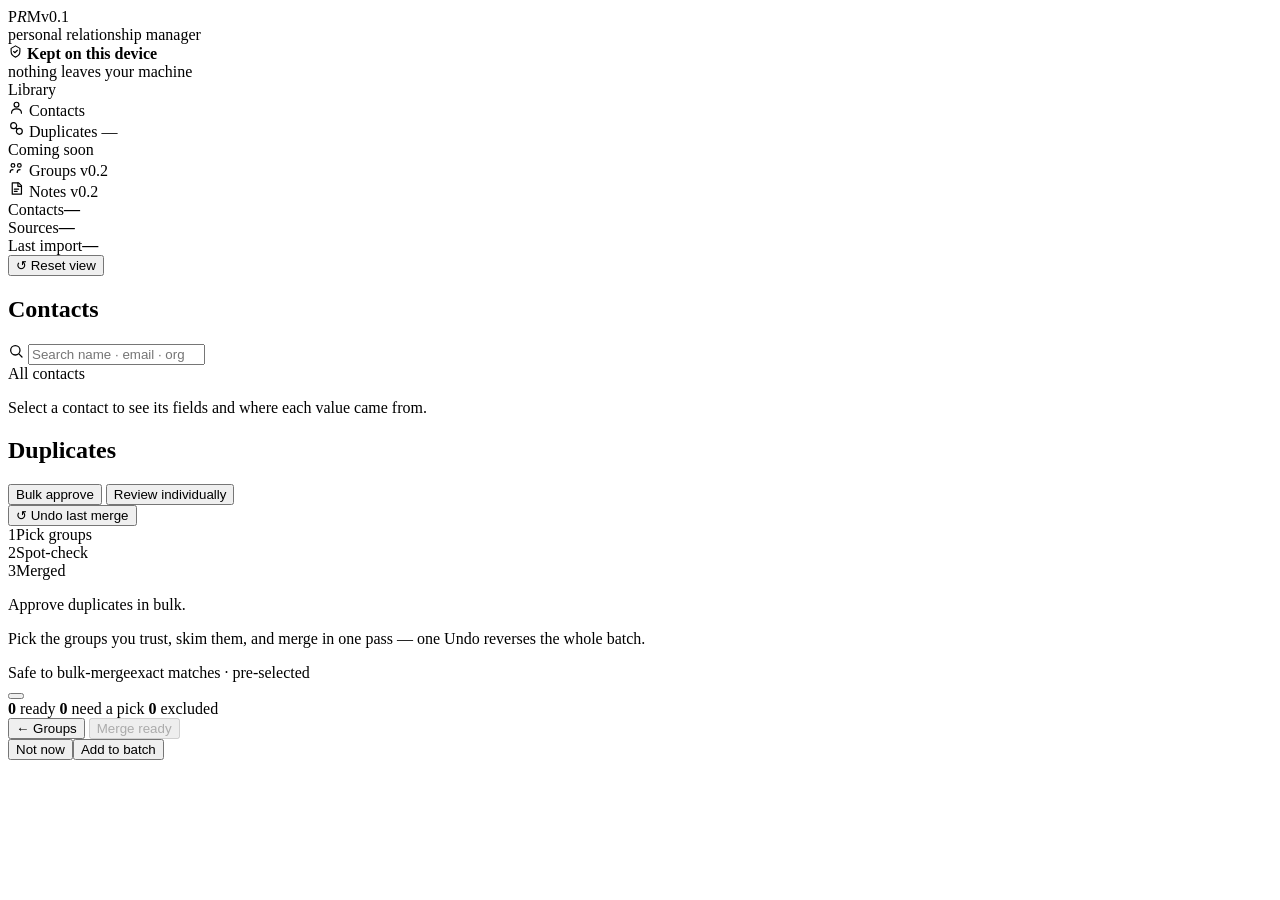
==== workspace/index.html @ 7cee490f "feat(workspace): bulk-approve duplicates by group Add a "Bulk approve" mode to the Duplicates tab al" ====
<!DOCTYPE html>
<html lang="en">
<head>
  <meta charset="utf-8" />
  <meta name="viewport" content="width=device-width, initial-scale=1" />
  <title>PRM workspace</title>
  <link rel="icon" href="data:image/svg+xml,%3Csvg xmlns='http://www.w3.org/2000/svg' viewBox='0 0 16 16'%3E%3Ccircle cx='8' cy='8' r='7' fill='%233a6f5c'/%3E%3C/svg%3E" />
  <link rel="stylesheet" href="/styles.css" />
</head>
<body>
<div class="app">

  <!-- ============ SIDEBAR / MENU ============ -->
  <aside class="sidebar">
    <div class="brand"><span class="mark serif">P<em>R</em>M</span><span class="ver">v0.1</span></div>
    <div class="tagline">personal relationship manager</div>

    <div class="device" title="Your contact data never leaves this device (INV-1).">
      <svg width="15" height="15" viewBox="0 0 24 24" fill="none" stroke="currentColor" stroke-width="1.8" stroke-linecap="round" stroke-linejoin="round"><path d="M12 3l7 4v5c0 4.5-3 7.5-7 9-4-1.5-7-4.5-7-9V7z"/><path d="M9 12l2 2 4-4"/></svg>
      <span><b>Kept on this device</b><br>nothing leaves your machine</span>
    </div>

    <nav class="menu">
      <div class="navlabel">Library</div>
      <div class="navitem active" data-view="contacts">
        <svg width="17" height="17" viewBox="0 0 24 24" fill="none" stroke="currentColor" stroke-width="1.7" stroke-linecap="round" stroke-linejoin="round"><circle cx="12" cy="8" r="3.4"/><path d="M5 20c0-3.6 3-6 7-6s7 2.4 7 6"/></svg>
        Contacts
      </div>
      <div class="navitem" data-view="duplicates">
        <svg width="17" height="17" viewBox="0 0 24 24" fill="none" stroke="currentColor" stroke-width="1.7" stroke-linecap="round" stroke-linejoin="round"><circle cx="8" cy="8" r="4.2"/><circle cx="16" cy="16" r="4.2"/><path d="M11 11l2 2"/></svg>
        Duplicates <span class="count" id="dup-badge">—</span>
      </div>
      <div class="navlabel">Coming soon</div>
      <div class="navitem soon"><svg width="17" height="17" viewBox="0 0 24 24" fill="none" stroke="currentColor" stroke-width="1.7" stroke-linecap="round" stroke-linejoin="round"><circle cx="7" cy="9" r="2.6"/><circle cx="16" cy="9" r="2.6"/><path d="M3 19c0-2.5 1.8-4 4-4m6 4c0-2.5 1.8-4 4-4"/></svg> Groups <span class="tag">v0.2</span></div>
      <div class="navitem soon"><svg width="17" height="17" viewBox="0 0 24 24" fill="none" stroke="currentColor" stroke-width="1.7" stroke-linecap="round" stroke-linejoin="round"><path d="M6 4h9l4 4v12H6z"/><path d="M14 4v5h5M9 13h6M9 16h4"/></svg> Notes <span class="tag">v0.2</span></div>
    </nav>

    <div class="sidefoot">
      <div class="stat"><span>Contacts</span><b id="stat-contacts">—</b></div>
      <div class="stat"><span>Sources</span><b id="stat-sources">—</b></div>
      <div class="stat"><span>Last import</span><b id="stat-import">—</b></div>
      <button class="resetbtn" id="reset" title="Clear the view (always reachable)">↺ Reset view</button>
    </div>
  </aside>

  <!-- ============ MAIN ============ -->
  <main>

    <!-- ---- CONTACTS ---- -->
    <section class="view show" id="contacts">
      <div class="topbar">
        <h1 class="serif">Contacts <span class="sub" id="topsub"></span></h1>
        <div class="searchwrap">
          <svg width="16" height="16" viewBox="0 0 24 24" fill="none" stroke="currentColor" stroke-width="1.9" stroke-linecap="round"><circle cx="11" cy="11" r="7"/><path d="M21 21l-4.3-4.3"/></svg>
          <input id="q" type="search" placeholder="Search name · email · org · notes…" autocomplete="off" />
        </div>
      </div>
      <div class="split">
        <div class="list">
          <div class="listhead" id="listhead">All contacts</div>
          <ol class="rows" id="rows"></ol>
        </div>
        <div class="detail" id="detail"><p class="ph">Select a contact to see its fields and where each value came from.</p></div>
      </div>
    </section>

    <!-- ---- DUPLICATES (review one-at-a-time, or bulk-approve in groups) ---- -->
    <section class="view" id="duplicates">
      <div class="topbar">
        <h1 class="serif">Duplicates <span class="sub" id="dup-sub"></span></h1>
        <div class="modetoggle" id="dupmode" role="tablist" aria-label="Review mode">
          <button data-mode="bulk" class="on"><span class="dot"></span>Bulk approve</button>
          <button data-mode="one"><span class="dot"></span>Review individually</button>
        </div>
        <button class="btn ghost" id="undo-btn" title="Restore the state before the last merge">↺ Undo last merge</button>
      </div>

      <!-- one at a time -->
      <div class="dupwrap" id="dupone" hidden>
        <div class="progress" id="dup-progress" hidden>
          <div class="lbl"><b id="dup-pos">1</b> of <span id="dup-total">0</span> · reviewing <span class="tierpill" id="dup-tier"></span></div>
        </div>
        <div id="merge"><p class="ph" style="text-align:center;margin-top:60px">Scanning for duplicates…</p></div>
      </div>

      <!-- bulk approve -->
      <div class="dupwrap wide" id="dupbulk">
        <div class="steps" id="b-rail">
          <div class="st on" data-step="1"><span class="num">1</span><span class="lab">Pick groups</span></div>
          <div class="bar"></div>
          <div class="st" data-step="2"><span class="num">2</span><span class="lab">Spot-check</span></div>
          <div class="bar"></div>
          <div class="st" data-step="3"><span class="num">3</span><span class="lab">Merged</span></div>
        </div>

        <!-- STEP 1 -->
        <section id="b-step1">
          <p class="lede serif">Approve duplicates in bulk.</p>
          <p class="lede-sub">Pick the groups you trust, skim them, and merge in one pass — one Undo reverses the whole batch.</p>
          <div class="grouphdr"><span class="eyebrow">Safe to bulk-merge</span><span class="hint">exact matches · pre-selected</span></div>
          <div class="groupgrid" id="b-safe"></div>
          <div class="sectlabel" id="b-cautionlabel" hidden>Higher-risk · opt in</div>
          <p class="cautionnote" id="b-cautionnote" hidden>
            <svg width="15" height="15" viewBox="0 0 24 24" fill="none" stroke="currentColor" stroke-width="1.8" stroke-linecap="round" stroke-linejoin="round"><path d="M12 9v4M12 17h.01M10.3 4.3 2.6 18a2 2 0 0 0 1.7 3h15.4a2 2 0 0 0 1.7-3L13.7 4.3a2 2 0 0 0-3.4 0z"/></svg>
            Name-based matches. You’ll spot-check and resolve each — nothing here is pre-selected.
          </p>
          <div class="groupgrid" id="b-caution"></div>
          <div class="step1foot"><button class="btn primary big" id="b-go"></button></div>
        </section>

        <!-- STEP 2 -->
        <section id="b-step2" hidden>
          <p class="lede serif">Flip through and spot-check.</p>
          <p class="lede-sub">Use the arrows (or ← → keys). Resolve any field marked in red; pull anything wrong out of the batch.</p>
          <div class="spotnav">
            <span class="pos"><b id="b-pos">1</b> of <span id="b-total">0</span></span>
            <span class="tierpill" id="b-tier">confident</span>
            <div class="navbtns">
              <button class="iconbtn" id="b-prev" title="Previous (←)"><svg width="18" height="18" viewBox="0 0 24 24" fill="none" stroke="currentColor" stroke-width="2" stroke-linecap="round" stroke-linejoin="round"><path d="M15 18l-6-6 6-6"/></svg></button>
              <button class="iconbtn" id="b-next" title="Next (→)"><svg width="18" height="18" viewBox="0 0 24 24" fill="none" stroke="currentColor" stroke-width="2" stroke-linecap="round" stroke-linejoin="round"><path d="M9 18l6-6-6-6"/></svg></button>
            </div>
          </div>
          <div class="dotsrow" id="b-dots"></div>
          <div class="cardstage" id="b-stage"></div>
        </section>

        <!-- STEP 3 -->
        <section id="b-step3" hidden>
          <div class="done">
            <div class="seal"><svg width="32" height="32" viewBox="0 0 24 24" fill="none" stroke="currentColor" stroke-width="1.8" stroke-linecap="round" stroke-linejoin="round"><path d="M4 12.5l5 5L20 6.5"/></svg></div>
            <h2 class="serif" id="b-done-h">Merged</h2>
            <p id="b-done-p"></p>
            <div class="undoline"><span id="b-undoline"></span><button class="btn" id="b-done-undo">Undo batch</button></div>
            <div style="margin-top:26px"><button class="btn primary big" id="b-done-again">Back to duplicates</button></div>
          </div>
        </section>

        <!-- sticky commit bar -->
        <div class="commitbar" id="b-commit">
          <div class="inner">
            <div class="tally">
              <span class="t ready"><span class="swatch"></span><b id="b-ready">0</b> ready</span>
              <span class="t pick"><span class="swatch"></span><b id="b-pick">0</b> need a pick</span>
              <span class="t excl"><span class="swatch"></span><b id="b-excl">0</b> excluded</span>
            </div>
            <span class="muted" id="b-hint" style="font-size:12.5px"></span>
            <span class="spacer"></span>
            <button class="btn ghost" id="b-back">← Groups</button>
            <button class="btn primary big" id="b-mergeall" disabled>Merge ready</button>
          </div>
        </div>
      </div>

      <!-- opt-in confirm toast -->
      <div class="toast" id="b-toast">
        <span id="b-toast-msg"></span>
        <div class="tbtns"><button id="b-toast-no">Not now</button><button class="go" id="b-toast-yes">Add to batch</button></div>
      </div>
    </section>

  </main>
</div>
<script src="/app.js"></script>
</body>
</html>
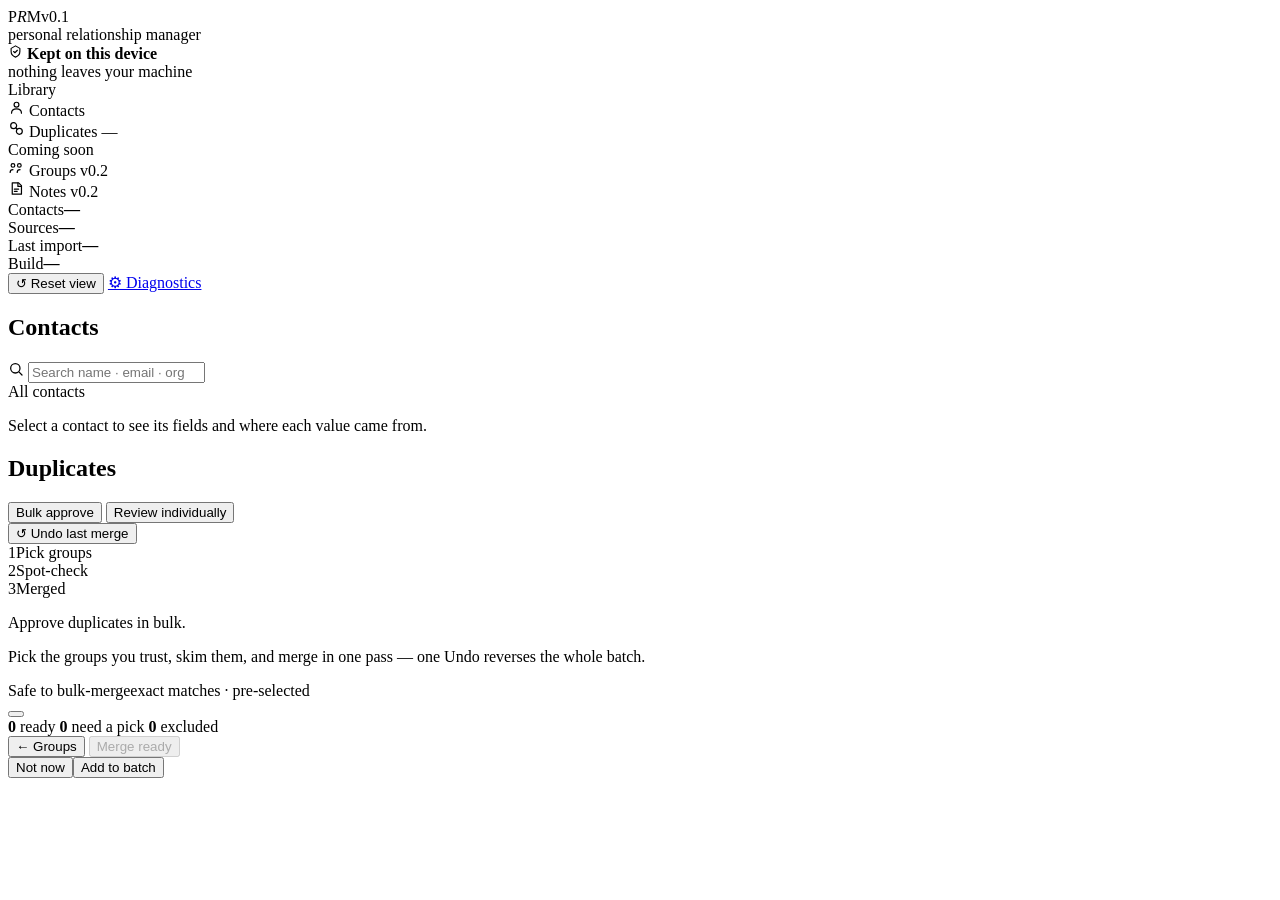
==== commit 37806aad: "feat(diag): debug substrate for M6 attestation (AC-6/7/15) + close AC-4/11/PRM-C test gaps M6 refere" ====
--- a/workspace/index.html
+++ b/workspace/index.html
@@ -39,7 +39,9 @@
       <div class="stat"><span>Contacts</span><b id="stat-contacts">—</b></div>
       <div class="stat"><span>Sources</span><b id="stat-sources">—</b></div>
       <div class="stat"><span>Last import</span><b id="stat-import">—</b></div>
+      <div class="stat"><span>Build</span><b id="stat-build" class="mono" title="source revision (AC-15)">—</b></div>
       <button class="resetbtn" id="reset" title="Clear the view (always reachable)">↺ Reset view</button>
+      <a class="resetbtn" id="diag-link" href="?diag" title="Sanitized diagnostics for a bug report (no contact data)">⚙ Diagnostics</a>
     </div>
   </aside>
 
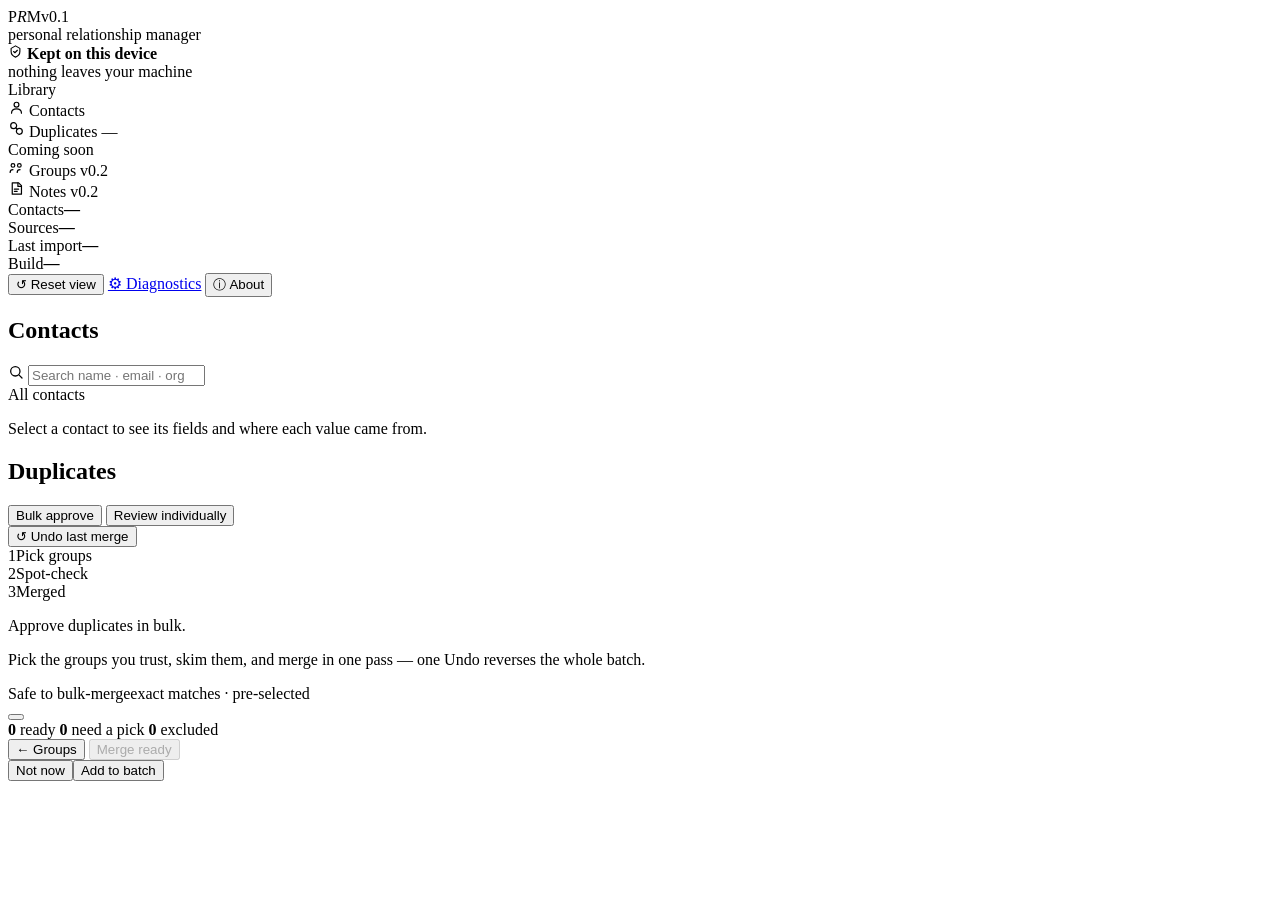
==== commit 41c93f14: "feat(workspace): add About card to the sidebar footer A small About overlay reachable from the botto" ====
--- a/workspace/index.html
+++ b/workspace/index.html
@@ -42,6 +42,7 @@
       <div class="stat"><span>Build</span><b id="stat-build" class="mono" title="source revision (AC-15)">—</b></div>
       <button class="resetbtn" id="reset" title="Clear the view (always reachable)">↺ Reset view</button>
       <a class="resetbtn" id="diag-link" href="?diag" title="Sanitized diagnostics for a bug report (no contact data)">⚙ Diagnostics</a>
+      <button class="resetbtn" id="about-link" title="About PRM">ⓘ About</button>
     </div>
   </aside>
 
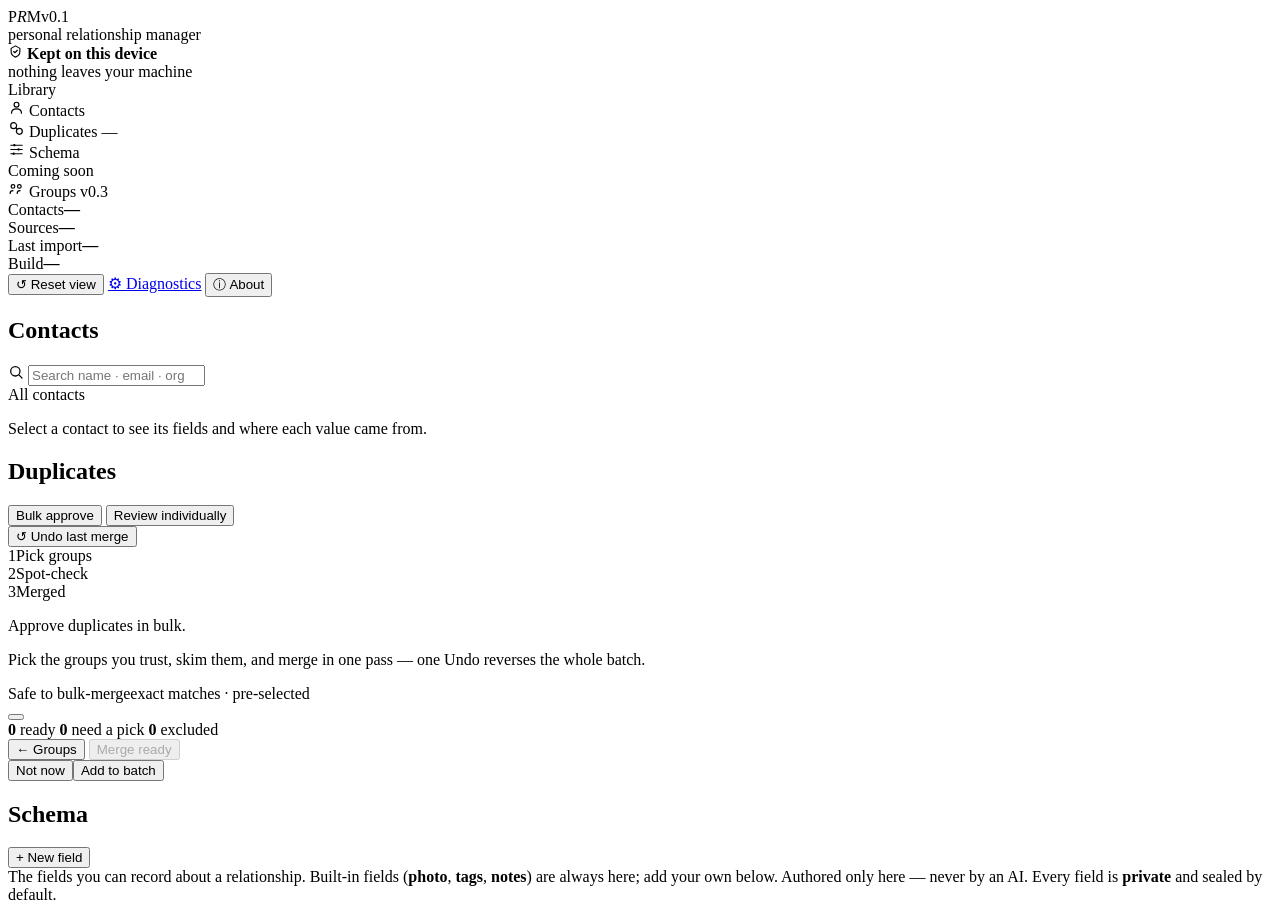
==== commit 9e5bc5f5: "feat(schema): the schema builder — define your own relationship fields (v0.2 R6) R6 of the v0.2 plan" ====
--- a/workspace/index.html
+++ b/workspace/index.html
@@ -30,9 +30,12 @@
         <svg width="17" height="17" viewBox="0 0 24 24" fill="none" stroke="currentColor" stroke-width="1.7" stroke-linecap="round" stroke-linejoin="round"><circle cx="8" cy="8" r="4.2"/><circle cx="16" cy="16" r="4.2"/><path d="M11 11l2 2"/></svg>
         Duplicates <span class="count" id="dup-badge">—</span>
       </div>
+      <div class="navitem" data-view="schema">
+        <svg width="17" height="17" viewBox="0 0 24 24" fill="none" stroke="currentColor" stroke-width="1.7" stroke-linecap="round" stroke-linejoin="round"><path d="M4 6h16M4 12h16M4 18h16"/><circle cx="9" cy="6" r="1.6" fill="currentColor" stroke="none"/><circle cx="15" cy="12" r="1.6" fill="currentColor" stroke="none"/><circle cx="8" cy="18" r="1.6" fill="currentColor" stroke="none"/></svg>
+        Schema
+      </div>
       <div class="navlabel">Coming soon</div>
-      <div class="navitem soon"><svg width="17" height="17" viewBox="0 0 24 24" fill="none" stroke="currentColor" stroke-width="1.7" stroke-linecap="round" stroke-linejoin="round"><circle cx="7" cy="9" r="2.6"/><circle cx="16" cy="9" r="2.6"/><path d="M3 19c0-2.5 1.8-4 4-4m6 4c0-2.5 1.8-4 4-4"/></svg> Groups <span class="tag">v0.2</span></div>
-      <div class="navitem soon"><svg width="17" height="17" viewBox="0 0 24 24" fill="none" stroke="currentColor" stroke-width="1.7" stroke-linecap="round" stroke-linejoin="round"><path d="M6 4h9l4 4v12H6z"/><path d="M14 4v5h5M9 13h6M9 16h4"/></svg> Notes <span class="tag">v0.2</span></div>
+      <div class="navitem soon"><svg width="17" height="17" viewBox="0 0 24 24" fill="none" stroke="currentColor" stroke-width="1.7" stroke-linecap="round" stroke-linejoin="round"><circle cx="7" cy="9" r="2.6"/><circle cx="16" cy="9" r="2.6"/><path d="M3 19c0-2.5 1.8-4 4-4m6 4c0-2.5 1.8-4 4-4"/></svg> Groups <span class="tag">v0.3</span></div>
     </nav>
 
     <div class="sidefoot">
@@ -161,6 +164,20 @@
       </div>
     </section>
 
+    <!-- ---- SCHEMA (define your own relationship fields) ---- -->
+    <section class="view" id="schema">
+      <div class="topbar">
+        <h1 class="serif">Schema <span class="sub" id="schema-sub"></span></h1>
+        <button class="btn primary" id="schema-new" style="margin-left:auto">+ New field</button>
+      </div>
+      <div class="schemawrap">
+        <p class="lede-sub" style="margin:0 0 18px">The fields you can record about a relationship. Built-in fields
+          (<b>photo</b>, <b>tags</b>, <b>notes</b>) are always here; add your own below. Authored only here — never by an AI.
+          Every field is <b>private</b> and sealed by default.</p>
+        <div id="schema-body"></div>
+      </div>
+    </section>
+
   </main>
 </div>
 <script src="/app.js"></script>
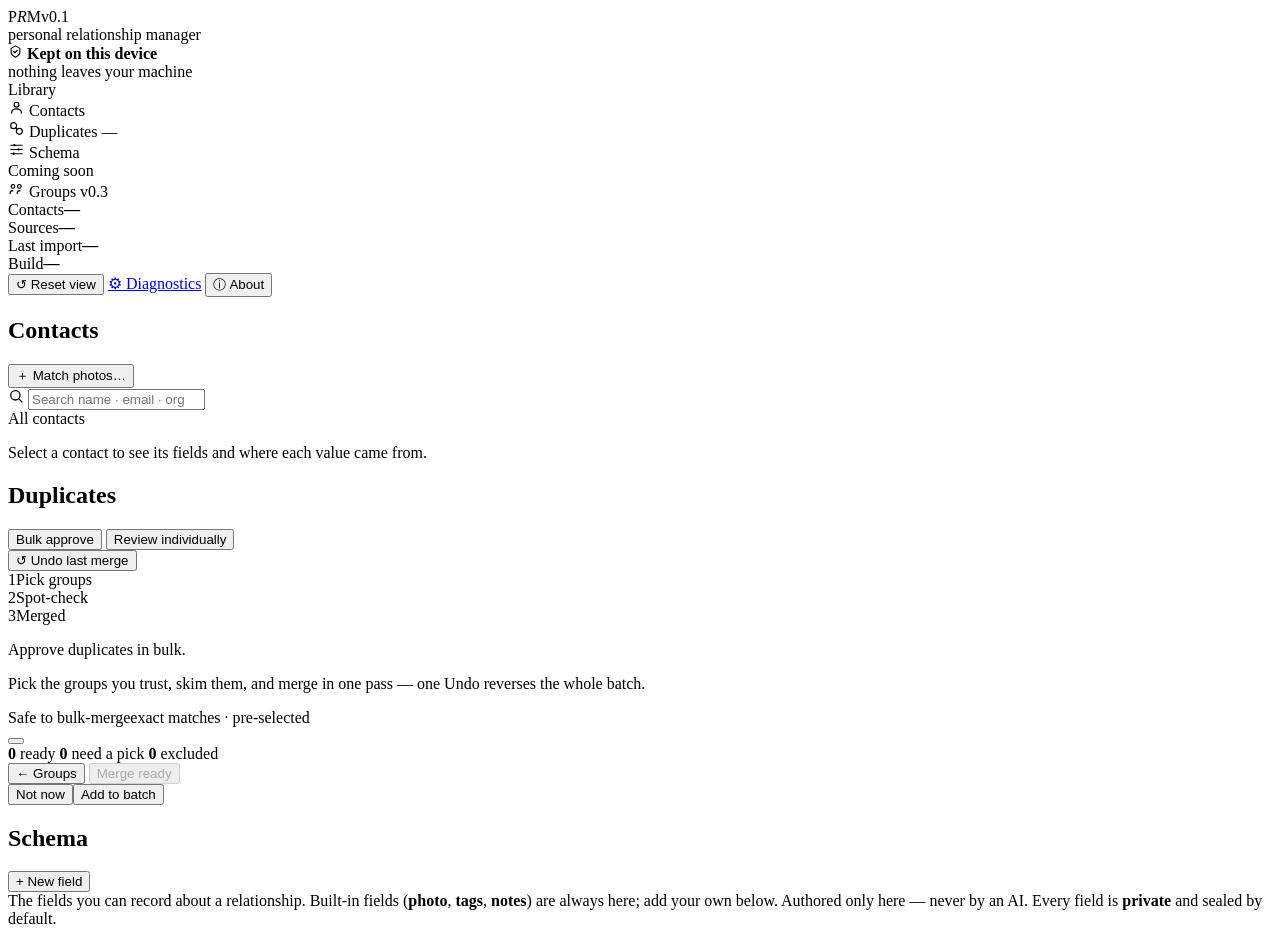
==== commit 6affdd87: "feat(images): guided photo matcher for loose folders + client-side downscale (v0.2 R7c) Got a folder" ====
--- a/workspace/index.html
+++ b/workspace/index.html
@@ -56,6 +56,8 @@
     <section class="view show" id="contacts">
       <div class="topbar">
         <h1 class="serif">Contacts <span class="sub" id="topsub"></span></h1>
+        <button class="btn ghost" id="match-photos" title="Match a folder of photos to your contacts">＋ Match photos…</button>
+        <input type="file" id="match-input" accept="image/*" webkitdirectory hidden>
         <div class="searchwrap">
           <svg width="16" height="16" viewBox="0 0 24 24" fill="none" stroke="currentColor" stroke-width="1.9" stroke-linecap="round"><circle cx="11" cy="11" r="7"/><path d="M21 21l-4.3-4.3"/></svg>
           <input id="q" type="search" placeholder="Search name · email · org · notes…" autocomplete="off" />
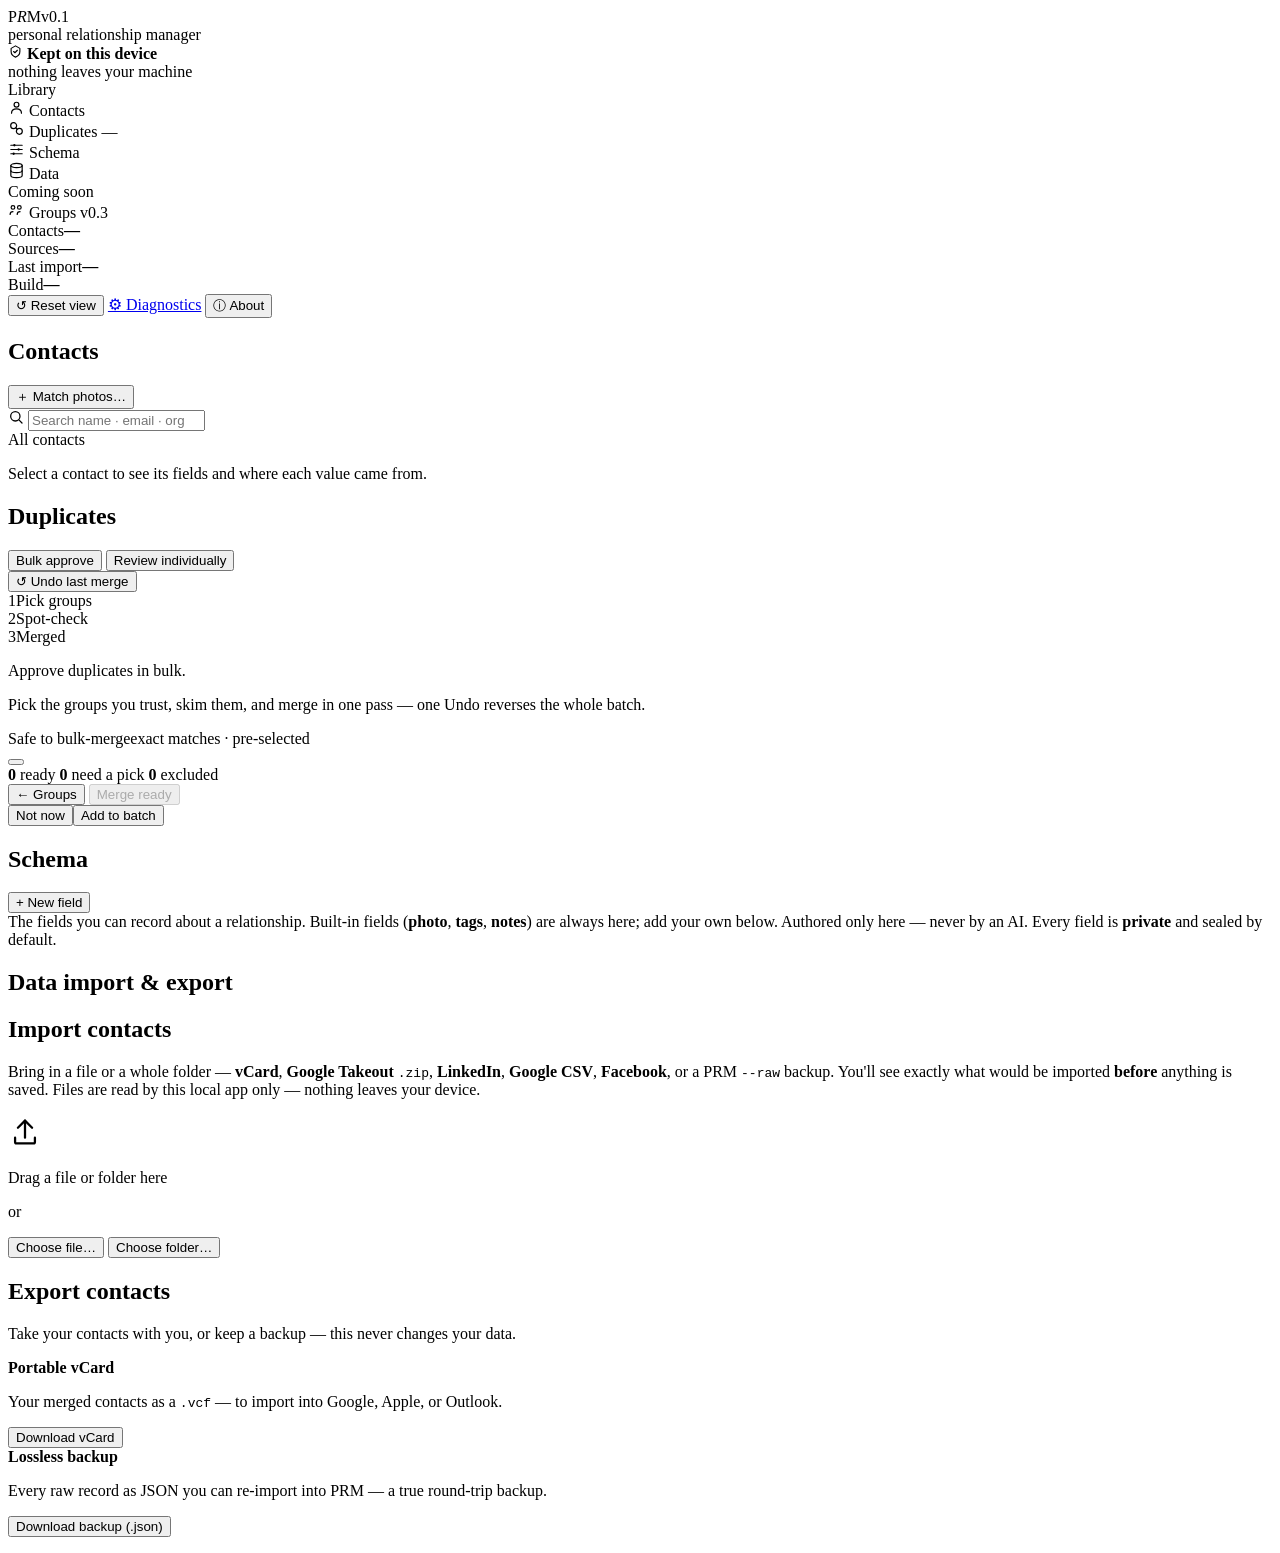
==== commit ec36955d: "feat(workspace): import & export in the GUI (the "Data" view) Add a point-and-click counterpart to `" ====
--- a/workspace/index.html
+++ b/workspace/index.html
@@ -33,6 +33,10 @@
       <div class="navitem" data-view="schema">
         <svg width="17" height="17" viewBox="0 0 24 24" fill="none" stroke="currentColor" stroke-width="1.7" stroke-linecap="round" stroke-linejoin="round"><path d="M4 6h16M4 12h16M4 18h16"/><circle cx="9" cy="6" r="1.6" fill="currentColor" stroke="none"/><circle cx="15" cy="12" r="1.6" fill="currentColor" stroke="none"/><circle cx="8" cy="18" r="1.6" fill="currentColor" stroke="none"/></svg>
         Schema
+      </div>
+      <div class="navitem" data-view="data">
+        <svg width="17" height="17" viewBox="0 0 24 24" fill="none" stroke="currentColor" stroke-width="1.7" stroke-linecap="round" stroke-linejoin="round"><ellipse cx="12" cy="5" rx="8" ry="3"/><path d="M4 5v14c0 1.7 3.6 3 8 3s8-1.3 8-3V5"/><path d="M4 12c0 1.7 3.6 3 8 3s8-1.3 8-3"/></svg>
+        Data
       </div>
       <div class="navlabel">Coming soon</div>
       <div class="navitem soon"><svg width="17" height="17" viewBox="0 0 24 24" fill="none" stroke="currentColor" stroke-width="1.7" stroke-linecap="round" stroke-linejoin="round"><circle cx="7" cy="9" r="2.6"/><circle cx="16" cy="9" r="2.6"/><path d="M3 19c0-2.5 1.8-4 4-4m6 4c0-2.5 1.8-4 4-4"/></svg> Groups <span class="tag">v0.3</span></div>
@@ -180,6 +184,100 @@
       </div>
     </section>
 
+    <!-- ---- DATA (import & export) ---- -->
+    <section class="view" id="data">
+      <div class="topbar">
+        <h1 class="serif">Data <span class="sub">import &amp; export</span></h1>
+      </div>
+      <div class="datawrap">
+
+        <!-- IMPORT -->
+        <section class="datacard" id="import-card">
+          <h2 class="serif dh">Import contacts</h2>
+          <p class="lede-sub">Bring in a file or a whole folder — <b>vCard</b>, <b>Google Takeout</b> <code>.zip</code>,
+            <b>LinkedIn</b>, <b>Google CSV</b>, <b>Facebook</b>, or a PRM <code>--raw</code> backup. You'll see exactly
+            what would be imported <b>before</b> anything is saved. Files are read by this local app only —
+            nothing leaves your device.</p>
+
+          <!-- step 1: choose -->
+          <div id="imp-choose">
+            <div class="dropzone" id="dropzone">
+              <svg class="dzicon" width="34" height="34" viewBox="0 0 24 24" fill="none" stroke="currentColor" stroke-width="1.6" stroke-linecap="round" stroke-linejoin="round"><path d="M12 16V4"/><path d="M7 9l5-5 5 5"/><path d="M5 16v3a1 1 0 0 0 1 1h12a1 1 0 0 0 1-1v-3"/></svg>
+              <p class="dzmain">Drag a file or folder here</p>
+              <p class="dzsub">or</p>
+              <div class="dzbtns">
+                <button class="btn" id="imp-file">Choose file…</button>
+                <button class="btn" id="imp-folder">Choose folder…</button>
+              </div>
+              <input type="file" id="imp-file-input" accept=".vcf,.zip,.csv,.json" multiple hidden>
+              <input type="file" id="imp-folder-input" webkitdirectory hidden>
+            </div>
+          </div>
+
+          <!-- step 2: reading/staging -->
+          <div id="imp-staging" hidden>
+            <p class="lede-sub">Reading <b id="imp-staged">0</b> / <span id="imp-staged-total">0</span> file(s)…</p>
+            <div class="progressbar"><span id="imp-bar"></span></div>
+          </div>
+
+          <!-- step 3: preview (the dry-run report) -->
+          <div id="imp-preview" hidden>
+            <div class="prevhead">
+              <span class="prevsummary" id="imp-prev-summary"></span>
+              <label class="srcoverride">source label
+                <select id="imp-source">
+                  <option value="">(detected)</option>
+                  <option value="apple_icloud">apple_icloud</option>
+                  <option value="google_takeout">google_takeout</option>
+                  <option value="google_csv">google_csv</option>
+                  <option value="linkedin">linkedin</option>
+                  <option value="facebook">facebook</option>
+                  <option value="vcard">vcard</option>
+                  <option value="prm_backup">prm_backup</option>
+                </select>
+              </label>
+            </div>
+            <table class="prevtable"><tbody id="imp-prev-rows"></tbody></table>
+            <div class="prevstats" id="imp-prev-stats"></div>
+            <div class="prevfoot">
+              <button class="btn" id="imp-cancel">Cancel</button>
+              <button class="btn primary big" id="imp-commit">Import</button>
+            </div>
+          </div>
+
+          <!-- step 4: result -->
+          <div id="imp-result" hidden>
+            <div class="impdone">
+              <div class="seal"><svg width="30" height="30" viewBox="0 0 24 24" fill="none" stroke="currentColor" stroke-width="1.8" stroke-linecap="round" stroke-linejoin="round"><path d="M4 12.5l5 5L20 6.5"/></svg></div>
+              <h3 class="serif" id="imp-result-h">Imported</h3>
+              <p id="imp-result-p"></p>
+              <button class="btn primary" id="imp-again">Import more</button>
+            </div>
+          </div>
+        </section>
+
+        <!-- EXPORT -->
+        <section class="datacard">
+          <h2 class="serif dh">Export contacts</h2>
+          <p class="lede-sub">Take your contacts with you, or keep a backup — this never changes your data.</p>
+          <div class="exprow">
+            <div class="expcol">
+              <b>Portable vCard</b>
+              <p class="lede-sub">Your merged contacts as a <code>.vcf</code> — to import into Google, Apple, or Outlook.</p>
+              <button class="btn" id="exp-vcard">Download vCard</button>
+            </div>
+            <div class="expcol">
+              <b>Lossless backup</b>
+              <p class="lede-sub">Every raw record as JSON you can re-import into PRM — a true round-trip backup.</p>
+              <button class="btn" id="exp-raw">Download backup (.json)</button>
+            </div>
+          </div>
+          <p class="exphint" id="exp-hint"></p>
+        </section>
+
+      </div>
+    </section>
+
   </main>
 </div>
 <script src="/app.js"></script>
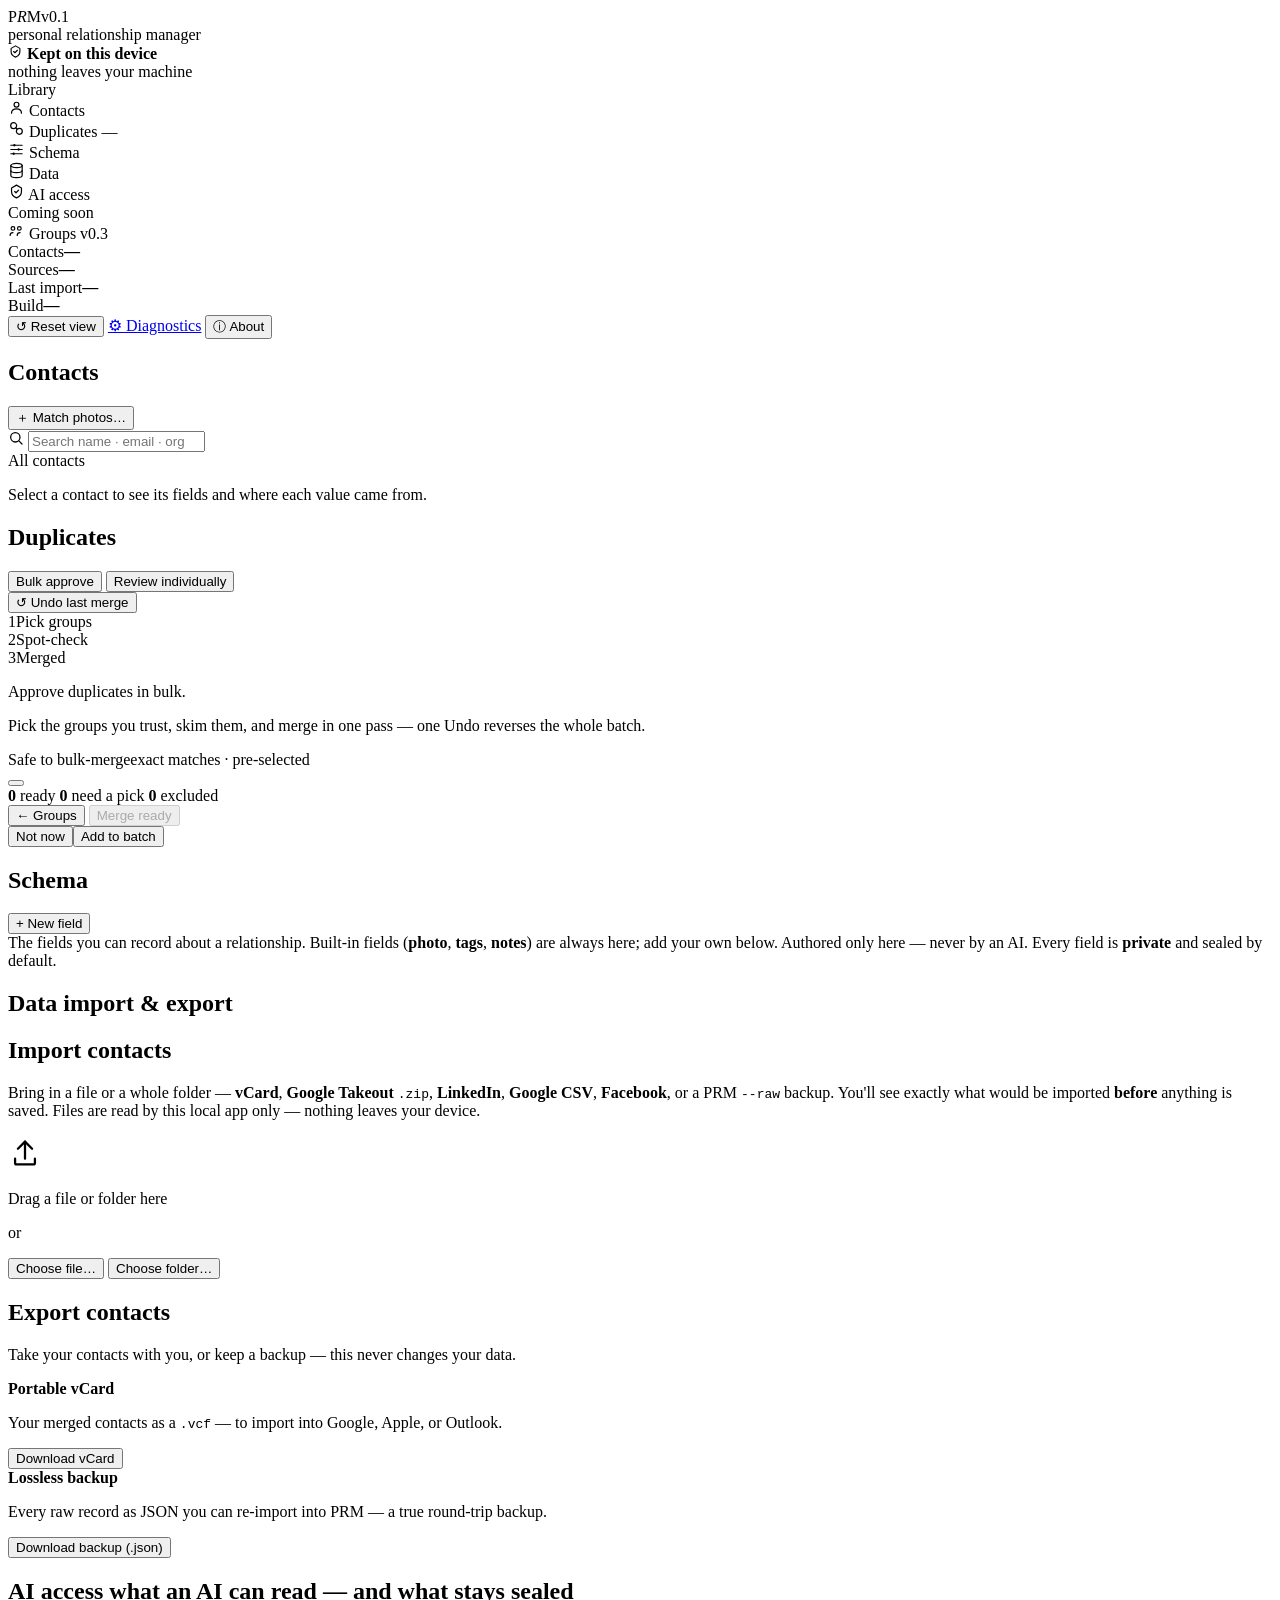
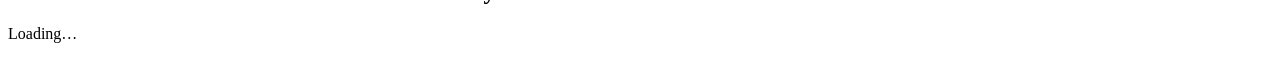
==== commit ed4502df: "feat(workspace): EX-CLOUD-LLM handler — consent gate, banners, AI-access view (P2) P2 of plans/ex-cl" ====
--- a/workspace/index.html
+++ b/workspace/index.html
@@ -38,6 +38,10 @@
         <svg width="17" height="17" viewBox="0 0 24 24" fill="none" stroke="currentColor" stroke-width="1.7" stroke-linecap="round" stroke-linejoin="round"><ellipse cx="12" cy="5" rx="8" ry="3"/><path d="M4 5v14c0 1.7 3.6 3 8 3s8-1.3 8-3V5"/><path d="M4 12c0 1.7 3.6 3 8 3s8-1.3 8-3"/></svg>
         Data
       </div>
+      <div class="navitem" data-view="access">
+        <svg width="17" height="17" viewBox="0 0 24 24" fill="none" stroke="currentColor" stroke-width="1.7" stroke-linecap="round" stroke-linejoin="round"><path d="M12 3l7 4v5c0 4.5-3 7.5-7 9-4-1.5-7-4.5-7-9V7z"/><path d="M9.5 12l1.8 1.8L15 10"/></svg>
+        AI access <span class="count" id="access-badge" hidden>on</span>
+      </div>
       <div class="navlabel">Coming soon</div>
       <div class="navitem soon"><svg width="17" height="17" viewBox="0 0 24 24" fill="none" stroke="currentColor" stroke-width="1.7" stroke-linecap="round" stroke-linejoin="round"><circle cx="7" cy="9" r="2.6"/><circle cx="16" cy="9" r="2.6"/><path d="M3 19c0-2.5 1.8-4 4-4m6 4c0-2.5 1.8-4 4-4"/></svg> Groups <span class="tag">v0.3</span></div>
     </nav>
@@ -55,6 +59,9 @@
 
   <!-- ============ MAIN ============ -->
   <main>
+
+    <!-- ---- AI-access / disclosure banners (EX-CLOUD-LLM handler) ---- -->
+    <div id="banners" class="bannerstack"></div>
 
     <!-- ---- CONTACTS ---- -->
     <section class="view show" id="contacts">
@@ -278,6 +285,14 @@
       </div>
     </section>
 
+    <!-- ---- AI ACCESS (EX-CLOUD-LLM handler: grant, banner, explainer, return-to-PNA) ---- -->
+    <section class="view" id="access">
+      <div class="topbar">
+        <h1 class="serif">AI access <span class="sub">what an AI can read — and what stays sealed</span></h1>
+      </div>
+      <div class="accesswrap" id="access-body"><p class="ph">Loading…</p></div>
+    </section>
+
   </main>
 </div>
 <script src="/app.js"></script>
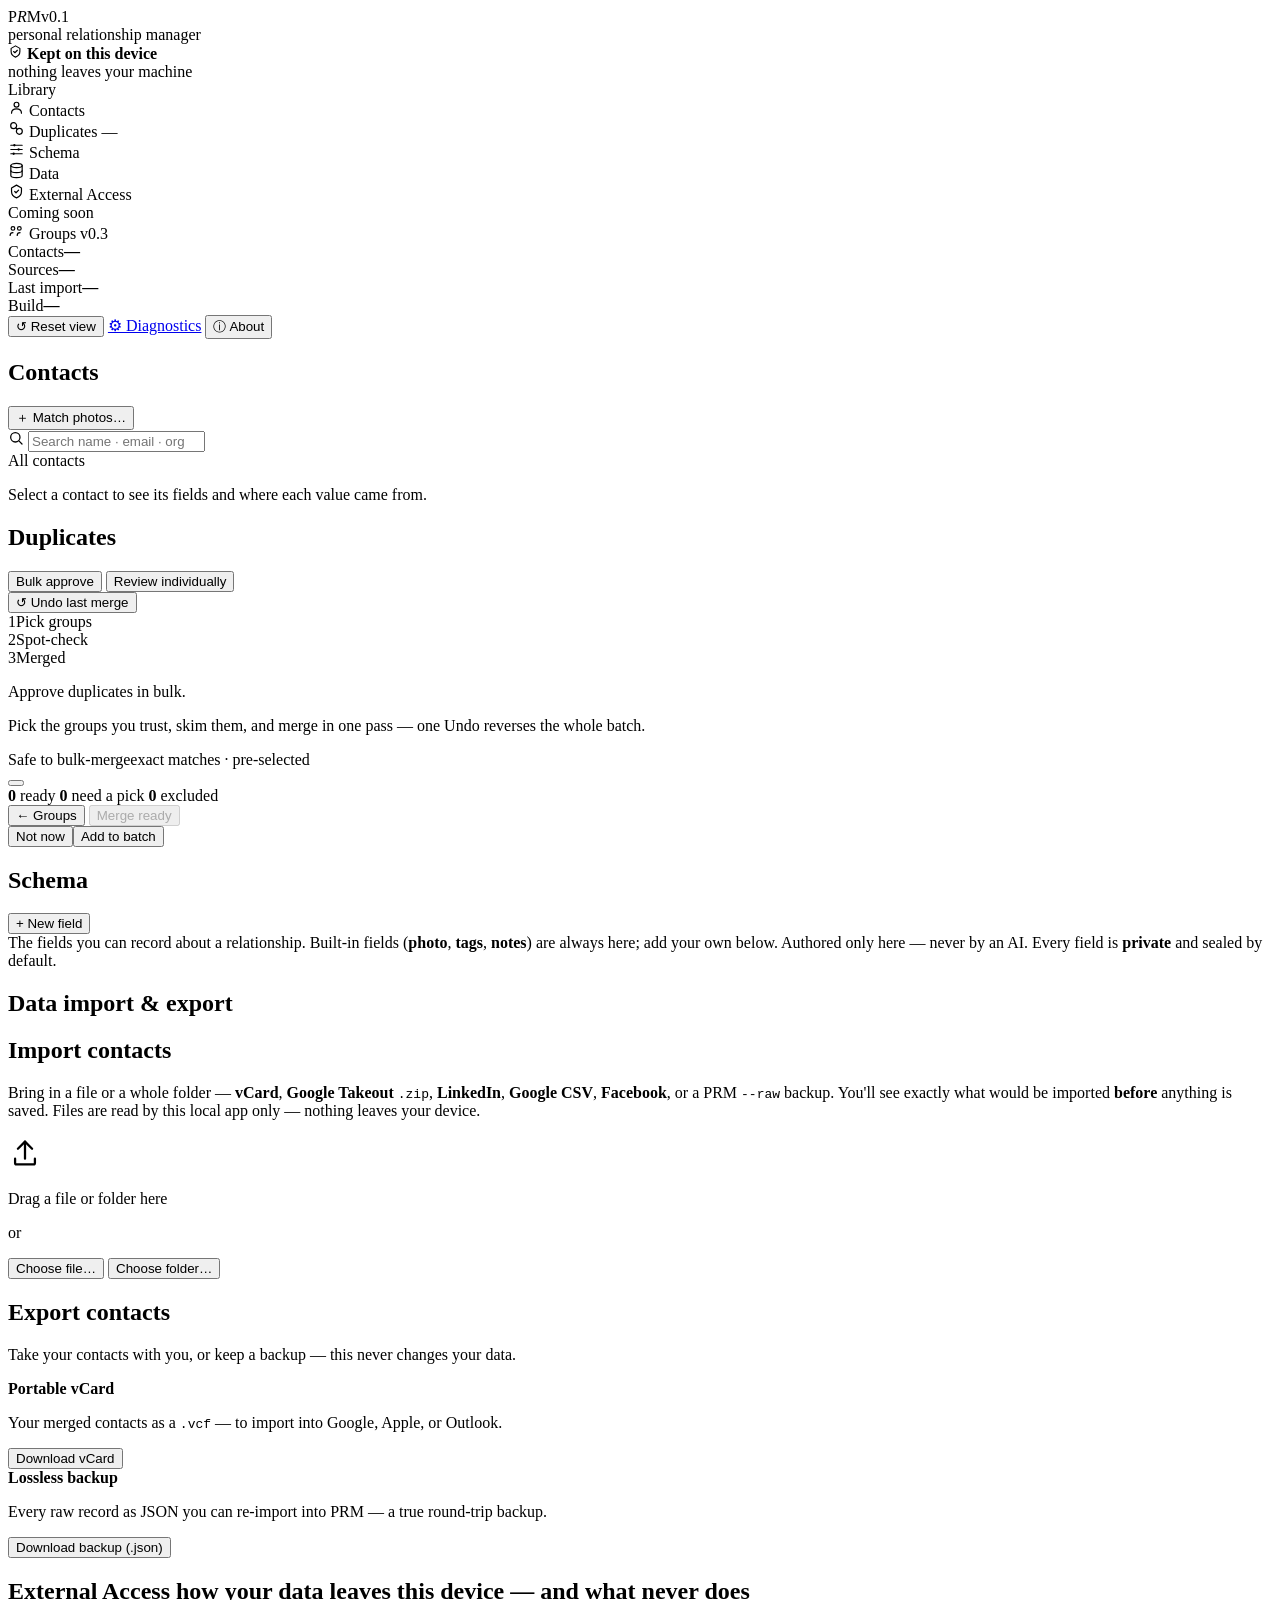
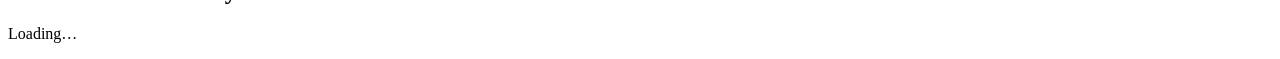
==== commit d260afd2: "feat(workspace): rework AI-access page into "External Access" (#61) Maintainer QA on the EX-CLOUD-LL" ====
--- a/workspace/index.html
+++ b/workspace/index.html
@@ -40,7 +40,7 @@
       </div>
       <div class="navitem" data-view="access">
         <svg width="17" height="17" viewBox="0 0 24 24" fill="none" stroke="currentColor" stroke-width="1.7" stroke-linecap="round" stroke-linejoin="round"><path d="M12 3l7 4v5c0 4.5-3 7.5-7 9-4-1.5-7-4.5-7-9V7z"/><path d="M9.5 12l1.8 1.8L15 10"/></svg>
-        AI access <span class="count" id="access-badge" hidden>on</span>
+        External Access <span class="count" id="access-badge" hidden>on</span>
       </div>
       <div class="navlabel">Coming soon</div>
       <div class="navitem soon"><svg width="17" height="17" viewBox="0 0 24 24" fill="none" stroke="currentColor" stroke-width="1.7" stroke-linecap="round" stroke-linejoin="round"><circle cx="7" cy="9" r="2.6"/><circle cx="16" cy="9" r="2.6"/><path d="M3 19c0-2.5 1.8-4 4-4m6 4c0-2.5 1.8-4 4-4"/></svg> Groups <span class="tag">v0.3</span></div>
@@ -285,10 +285,10 @@
       </div>
     </section>
 
-    <!-- ---- AI ACCESS (EX-CLOUD-LLM handler: grant, banner, explainer, return-to-PNA) ---- -->
+    <!-- ---- EXTERNAL ACCESS (your two databases + the EX-CLOUD-LLM AI-access handler) ---- -->
     <section class="view" id="access">
       <div class="topbar">
-        <h1 class="serif">AI access <span class="sub">what an AI can read — and what stays sealed</span></h1>
+        <h1 class="serif">External Access <span class="sub">how your data leaves this device — and what never does</span></h1>
       </div>
       <div class="accesswrap" id="access-body"><p class="ph">Loading…</p></div>
     </section>
